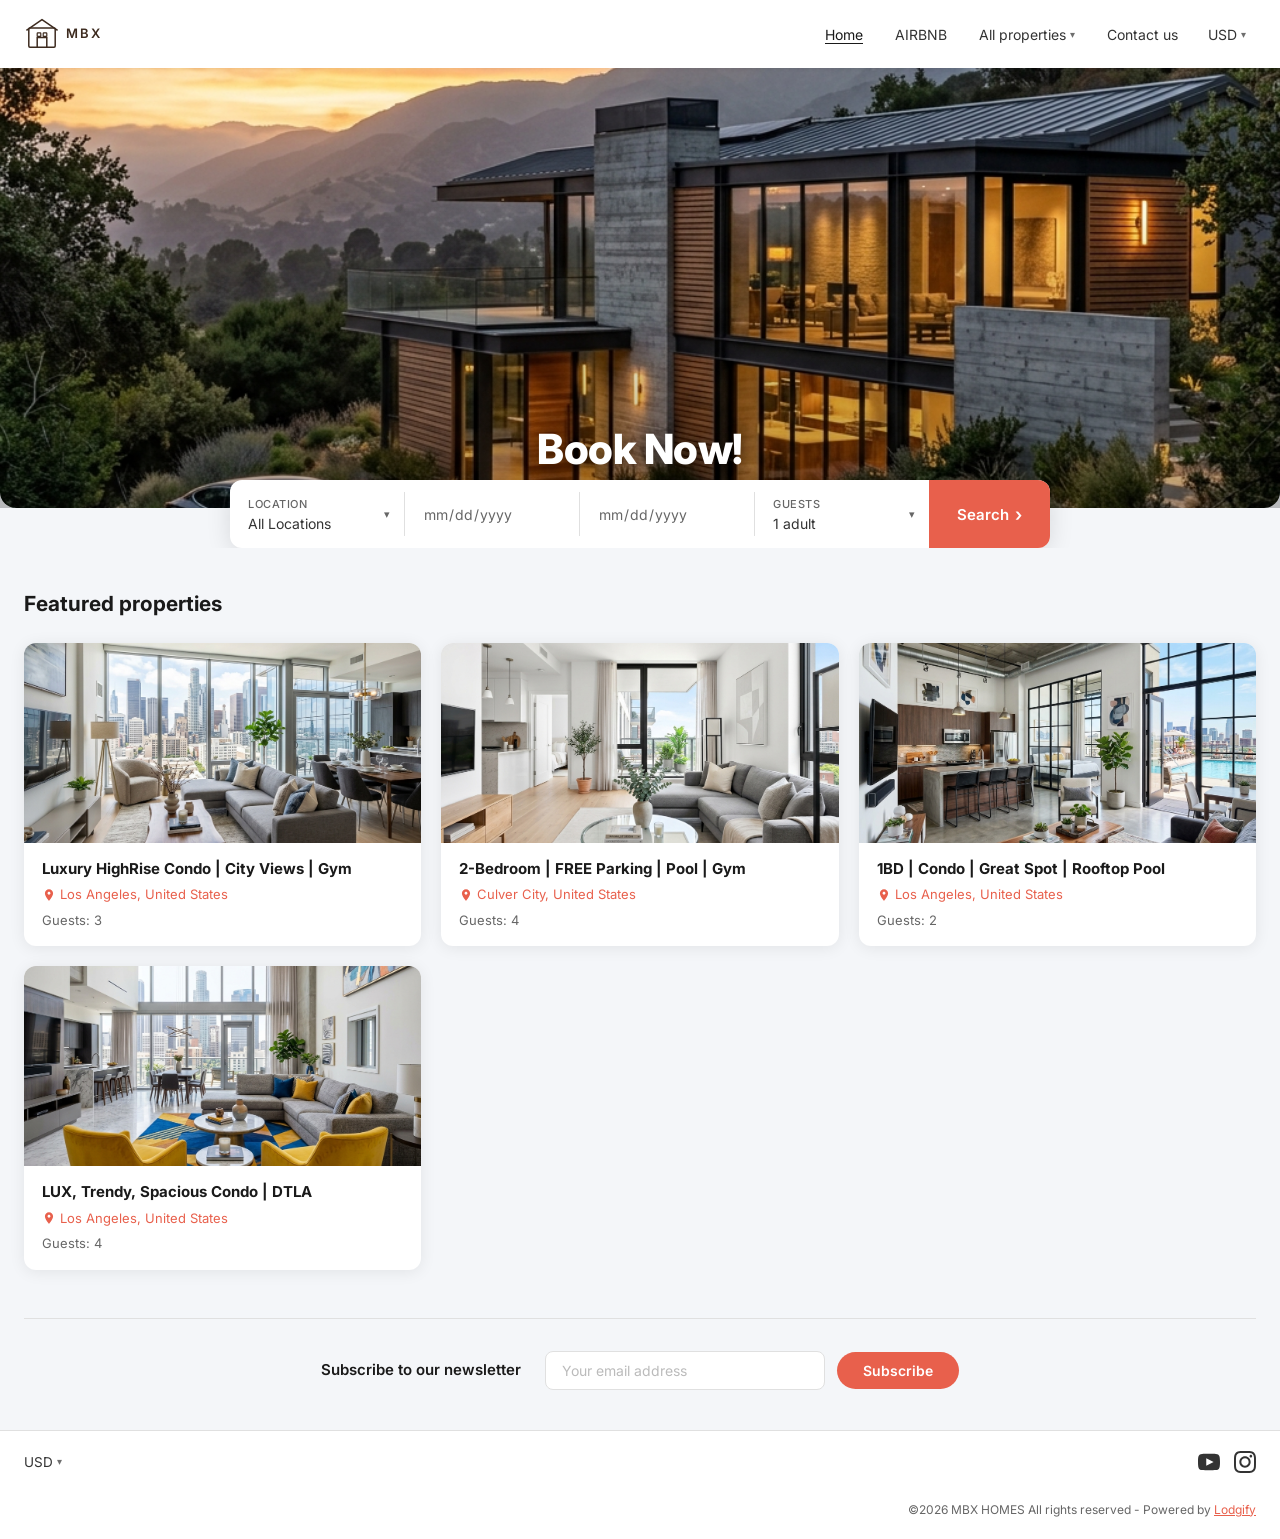
==== index.html @ c5583389 "Initial commit" ====
<!DOCTYPE html>
<html lang="en">
<head>
  <meta charset="UTF-8" />
  <meta name="viewport" content="width=device-width, initial-scale=1.0" />
  <title>MBX Homes - Vacation Rentals in Los Angeles</title>
  <meta name="description" content="Discover luxury vacation rentals and short-term stays in Los Angeles, Culver City, Big Bear and beyond. Book your perfect stay with MBX Homes." />
  <link rel="preconnect" href="https://fonts.googleapis.com" />
  <link rel="preconnect" href="https://fonts.gstatic.com" crossorigin />
  <link href="https://fonts.googleapis.com/css2?family=Inter:wght@300;400;500;600;700&display=swap" rel="stylesheet" />
  <link rel="stylesheet" href="css/style.css" />
</head>
<body>

  <!-- HEADER -->
  <header class="site-header" id="site-header">
    <div class="header-inner">
      <a href="index.html" class="logo" id="logo-link">
        <svg class="logo-icon" xmlns="http://www.w3.org/2000/svg" viewBox="0 0 60 60" width="36" height="36">
          <rect x="8" y="20" width="44" height="32" rx="2" fill="none" stroke="#3d2b1f" stroke-width="2.5"/>
          <polyline points="4,24 30,6 56,24" fill="none" stroke="#3d2b1f" stroke-width="2.5" stroke-linejoin="round"/>
          <path d="M22 52 V36 h16 v16" fill="none" stroke="#3d2b1f" stroke-width="2.5"/>
          <rect x="22" y="28" width="6" height="6" rx="1" fill="none" stroke="#3d2b1f" stroke-width="2"/>
          <rect x="32" y="28" width="6" height="6" rx="1" fill="none" stroke="#3d2b1f" stroke-width="2"/>
        </svg>
        <span class="logo-text">MBX</span>
      </a>
      <nav class="main-nav" id="main-nav">
        <a href="index.html" class="nav-link active" id="nav-home">Home</a>
        <a href="airbnb.html" class="nav-link" id="nav-airbnb">AIRBNB</a>
        <a href="properties.html" class="nav-link nav-dropdown-trigger" id="nav-properties">
          All properties <span class="dropdown-arrow">▾</span>
          <div class="dropdown-menu" id="nav-dropdown">
            <a href="properties.html" class="dropdown-item">All Properties</a>
            <a href="properties.html?type=vacation" class="dropdown-item">Vacation Homes</a>
            <a href="properties.html?type=apartment" class="dropdown-item">Apartments</a>
            <a href="properties.html?location=la" class="dropdown-item">Los Angeles</a>
            <a href="properties.html?location=culver" class="dropdown-item">Culver City</a>
            <a href="properties.html?location=bigbear" class="dropdown-item">Big Bear</a>
          </div>
        </a>
        <a href="contact.html" class="nav-link" id="nav-contact">Contact us</a>
        <div class="currency-selector" id="currency-selector">
          <span>USD</span>
          <span class="dropdown-arrow">▾</span>
          <div class="currency-dropdown">
            <div class="currency-item active">USD - US Dollar</div>
            <div class="currency-item">EUR - Euro</div>
            <div class="currency-item">GBP - British Pound</div>
            <div class="currency-item">CAD - Canadian Dollar</div>
          </div>
        </div>
      </nav>
      <button class="hamburger" id="hamburger-btn" aria-label="Toggle menu">
        <span></span><span></span><span></span>
      </button>
    </div>
  </header>

  <!-- HERO -->
  <section class="hero" id="hero">
    <div class="hero-image-wrapper">
      <img src="images/hero.png" alt="Luxury vacation home exterior" class="hero-img" id="hero-img" />
      <div class="hero-overlay"></div>
      <div class="hero-text" id="hero-text">
        <h1>Book Now!</h1>
      </div>
    </div>
    <!-- Search Bar -->
    <div class="search-bar-wrapper" id="search-bar">
      <form class="search-bar" id="search-form" action="properties.html" method="GET">
        <div class="search-field" id="location-field">
          <label for="location-select">Location</label>
          <select name="location" id="location-select">
            <option value="">All Locations</option>
            <option value="la">Los Angeles, CA</option>
            <option value="culver">Culver City, CA</option>
            <option value="bigbear">Big Bear, CA</option>
            <option value="dtla">Downtown LA, CA</option>
            <option value="venice">Venice Beach, CA</option>
            <option value="sylmar">Sylmar, CA</option>
          </select>
          <span class="select-arrow">▾</span>
        </div>
        <div class="search-divider"></div>
        <div class="search-field date-field" id="checkin-field">
          <input type="date" name="checkin" id="checkin-input" placeholder="Check-in" />
          <label for="checkin-input" class="floating-label">Check-in</label>
        </div>
        <div class="search-divider"></div>
        <div class="search-field date-field" id="checkout-field">
          <input type="date" name="checkout" id="checkout-input" placeholder="Check-out" />
          <label for="checkout-input" class="floating-label">Check-out</label>
        </div>
        <div class="search-divider"></div>
        <div class="search-field" id="guests-field">
          <label for="guests-select">Guests</label>
          <select name="guests" id="guests-select">
            <option value="1">1 adult</option>
            <option value="2">2 adults</option>
            <option value="3">3 adults</option>
            <option value="4">4 adults</option>
            <option value="6">6 adults</option>
            <option value="8">8 adults</option>
          </select>
          <span class="select-arrow">▾</span>
        </div>
        <button type="submit" class="search-btn" id="search-btn">
          Search <span class="search-arrow">›</span>
        </button>
      </form>
    </div>
  </section>

  <!-- FEATURED PROPERTIES -->
  <main class="main-content" id="main-content">
    <section class="featured-section" id="featured-section">
      <h2 class="section-title" id="featured-title">Featured properties</h2>
      <div class="properties-grid" id="properties-grid">

        <a href="property-detail.html?id=1" class="property-card" id="prop-card-1">
          <div class="card-image-wrapper">
            <img src="images/prop1.png" alt="Luxury HighRise Condo" class="card-img" loading="lazy" />
          </div>
          <div class="card-body">
            <h3 class="card-title">Luxury HighRise Condo | City Views | Gym</h3>
            <p class="card-location">
              <svg class="pin-icon" viewBox="0 0 24 24" fill="none" xmlns="http://www.w3.org/2000/svg"><path d="M12 2C8.13 2 5 5.13 5 9c0 5.25 7 13 7 13s7-7.75 7-13c0-3.87-3.13-7-7-7zm0 9.5c-1.38 0-2.5-1.12-2.5-2.5s1.12-2.5 2.5-2.5 2.5 1.12 2.5 2.5-1.12 2.5-2.5 2.5z" fill="#e8604c"/></svg>
              Los Angeles, United States
            </p>
            <p class="card-guests">Guests: 3</p>
          </div>
        </a>

        <a href="property-detail.html?id=2" class="property-card" id="prop-card-2">
          <div class="card-image-wrapper">
            <img src="images/prop2.png" alt="2-Bedroom Condo" class="card-img" loading="lazy" />
          </div>
          <div class="card-body">
            <h3 class="card-title">2-Bedroom | FREE Parking | Pool | Gym</h3>
            <p class="card-location">
              <svg class="pin-icon" viewBox="0 0 24 24" fill="none" xmlns="http://www.w3.org/2000/svg"><path d="M12 2C8.13 2 5 5.13 5 9c0 5.25 7 13 7 13s7-7.75 7-13c0-3.87-3.13-7-7-7zm0 9.5c-1.38 0-2.5-1.12-2.5-2.5s1.12-2.5 2.5-2.5 2.5 1.12 2.5 2.5-1.12 2.5-2.5 2.5z" fill="#e8604c"/></svg>
              Culver City, United States
            </p>
            <p class="card-guests">Guests: 4</p>
          </div>
        </a>

        <a href="property-detail.html?id=3" class="property-card" id="prop-card-3">
          <div class="card-image-wrapper">
            <img src="images/prop3.png" alt="1BD Condo Great Spot" class="card-img" loading="lazy" />
          </div>
          <div class="card-body">
            <h3 class="card-title">1BD | Condo | Great Spot | Rooftop Pool</h3>
            <p class="card-location">
              <svg class="pin-icon" viewBox="0 0 24 24" fill="none" xmlns="http://www.w3.org/2000/svg"><path d="M12 2C8.13 2 5 5.13 5 9c0 5.25 7 13 7 13s7-7.75 7-13c0-3.87-3.13-7-7-7zm0 9.5c-1.38 0-2.5-1.12-2.5-2.5s1.12-2.5 2.5-2.5 2.5 1.12 2.5 2.5-1.12 2.5-2.5 2.5z" fill="#e8604c"/></svg>
              Los Angeles, United States
            </p>
            <p class="card-guests">Guests: 2</p>
          </div>
        </a>

        <a href="property-detail.html?id=4" class="property-card" id="prop-card-4">
          <div class="card-image-wrapper">
            <img src="images/prop4.png" alt="LUX Trendy Spacious Condo" class="card-img" loading="lazy" />
          </div>
          <div class="card-body">
            <h3 class="card-title">LUX, Trendy, Spacious Condo | DTLA</h3>
            <p class="card-location">
              <svg class="pin-icon" viewBox="0 0 24 24" fill="none" xmlns="http://www.w3.org/2000/svg"><path d="M12 2C8.13 2 5 5.13 5 9c0 5.25 7 13 7 13s7-7.75 7-13c0-3.87-3.13-7-7-7zm0 9.5c-1.38 0-2.5-1.12-2.5-2.5s1.12-2.5 2.5-2.5 2.5 1.12 2.5 2.5-1.12 2.5-2.5 2.5z" fill="#e8604c"/></svg>
              Los Angeles, United States
            </p>
            <p class="card-guests">Guests: 4</p>
          </div>
        </a>

      </div>
    </section>

    <!-- NEWSLETTER -->
    <section class="newsletter-section" id="newsletter-section">
      <div class="newsletter-inner">
        <p class="newsletter-label" id="newsletter-label">Subscribe to our newsletter</p>
        <form class="newsletter-form" id="newsletter-form" onsubmit="handleNewsletter(event)">
          <input type="email" id="newsletter-email" name="email" class="newsletter-input" placeholder="Your email address" required />
          <button type="submit" class="newsletter-btn" id="newsletter-btn">Subscribe</button>
        </form>
      </div>
    </section>
  </main>

  <!-- FOOTER -->
  <footer class="site-footer" id="site-footer">
    <div class="footer-inner">
      <div class="footer-left">
        <div class="currency-footer" id="currency-footer">
          <span>USD</span> <span class="dropdown-arrow">▾</span>
        </div>
      </div>
      <div class="footer-social" id="footer-social">
        <a href="https://www.youtube.com/@mbxhomes" target="_blank" rel="noopener" class="social-link" id="social-youtube" aria-label="YouTube">
          <svg xmlns="http://www.w3.org/2000/svg" viewBox="0 0 24 24" width="22" height="22" fill="currentColor"><path d="M19.615 3.184c-3.604-.246-11.631-.245-15.23 0-3.897.266-4.356 2.62-4.385 8.816.029 6.185.484 8.549 4.385 8.816 3.6.245 11.626.246 15.23 0 3.897-.266 4.356-2.62 4.385-8.816-.029-6.185-.484-8.549-4.385-8.816zm-10.615 12.816v-8l8 3.993-8 4.007z"/></svg>
        </a>
        <a href="https://www.instagram.com/mbxhomes" target="_blank" rel="noopener" class="social-link" id="social-instagram" aria-label="Instagram">
          <svg xmlns="http://www.w3.org/2000/svg" viewBox="0 0 24 24" width="22" height="22" fill="currentColor"><path d="M12 2.163c3.204 0 3.584.012 4.85.07 3.252.148 4.771 1.691 4.919 4.919.058 1.265.069 1.645.069 4.849 0 3.205-.012 3.584-.069 4.849-.149 3.225-1.664 4.771-4.919 4.919-1.266.058-1.644.07-4.85.07-3.204 0-3.584-.012-4.849-.07-3.26-.149-4.771-1.699-4.919-4.92-.058-1.265-.07-1.644-.07-4.849 0-3.204.013-3.583.07-4.849.149-3.227 1.664-4.771 4.919-4.919 1.266-.057 1.645-.069 4.849-.069zm0-2.163c-3.259 0-3.667.014-4.947.072-4.358.2-6.78 2.618-6.98 6.98-.059 1.281-.073 1.689-.073 4.948 0 3.259.014 3.668.072 4.948.2 4.358 2.618 6.78 6.98 6.98 1.281.058 1.689.072 4.948.072 3.259 0 3.668-.014 4.948-.072 4.354-.2 6.782-2.618 6.979-6.98.059-1.28.073-1.689.073-4.948 0-3.259-.014-3.667-.072-4.947-.196-4.354-2.617-6.78-6.979-6.98-1.281-.059-1.69-.073-4.949-.073zm0 5.838c-3.403 0-6.162 2.759-6.162 6.162s2.759 6.163 6.162 6.163 6.162-2.759 6.162-6.163c0-3.403-2.759-6.162-6.162-6.162zm0 10.162c-2.209 0-4-1.79-4-4 0-2.209 1.791-4 4-4s4 1.791 4 4c0 2.21-1.791 4-4 4zm6.406-11.845c-.796 0-1.441.645-1.441 1.44s.645 1.44 1.441 1.44c.795 0 1.439-.645 1.439-1.44s-.644-1.44-1.439-1.44z"/></svg>
        </a>
      </div>
    </div>
    <div class="footer-copyright" id="footer-copyright">
      <p>©2026 MBX HOMES All rights reserved - Powered by <a href="https://www.lodgify.com" target="_blank" rel="noopener" class="lodgify-link">Lodgify</a></p>
    </div>
  </footer>

  <script src="js/main.js"></script>
</body>
</html>
---- css/style.css ----
/* ===========================
   MBX HOMES - Main Stylesheet
   =========================== */

*, *::before, *::after {
  box-sizing: border-box;
  margin: 0;
  padding: 0;
}

:root {
  --color-primary: #e8604c;
  --color-primary-hover: #d4503c;
  --color-dark: #1a1a1a;
  --color-text: #333;
  --color-text-light: #666;
  --color-border: #e0e0e0;
  --color-bg: #f4f6f9;
  --color-bg-light: #f8f9fb;
  --color-white: #fff;
  --color-logo: #3d2b1f;
  --color-link: #e8604c;
  --color-location: #e8604c;
  --font-main: 'Inter', -apple-system, BlinkMacSystemFont, 'Segoe UI', sans-serif;
  --shadow-card: 0 2px 16px rgba(0,0,0,0.08);
  --shadow-card-hover: 0 8px 32px rgba(0,0,0,0.14);
  --shadow-header: 0 1px 4px rgba(0,0,0,0.06);
  --border-radius-card: 12px;
  --border-radius-btn: 8px;
  --transition: 0.2s ease;
}

html {
  scroll-behavior: smooth;
}

body {
  font-family: var(--font-main);
  color: var(--color-text);
  background: var(--color-bg);
  min-height: 100vh;
  font-size: 15px;
  line-height: 1.5;
}

a {
  color: inherit;
  text-decoration: none;
}

img {
  max-width: 100%;
  display: block;
}

/* ==========================
   HEADER
   ========================== */
.site-header {
  background: var(--color-white);
  box-shadow: var(--shadow-header);
  position: sticky;
  top: 0;
  z-index: 1000;
  height: 68px;
}

.header-inner {
  max-width: 1280px;
  margin: 0 auto;
  padding: 0 24px;
  height: 100%;
  display: flex;
  align-items: center;
  justify-content: space-between;
  gap: 24px;
}

/* LOGO */
.logo {
  display: flex;
  align-items: center;
  gap: 6px;
  flex-shrink: 0;
  text-decoration: none;
}

.logo-icon {
  display: block;
}

.logo-text {
  font-family: var(--font-main);
  font-size: 13px;
  font-weight: 600;
  letter-spacing: 2px;
  color: var(--color-logo);
  text-transform: uppercase;
}

/* NAV */
.main-nav {
  display: flex;
  align-items: center;
  gap: 8px;
  margin-left: auto;
}

.nav-link {
  font-size: 14px;
  font-weight: 400;
  color: var(--color-text);
  padding: 6px 12px;
  border-radius: 4px;
  transition: color var(--transition);
  position: relative;
  cursor: pointer;
  white-space: nowrap;
}

.nav-link:hover,
.nav-link.active {
  color: var(--color-dark);
}

.nav-link.active {
  text-decoration: underline;
  text-underline-offset: 3px;
}

.nav-dropdown-trigger {
  display: flex;
  align-items: center;
  gap: 4px;
}

.dropdown-arrow {
  font-size: 10px;
  opacity: 0.7;
}

/* DROPDOWN */
.dropdown-menu {
  position: absolute;
  top: calc(100% + 8px);
  left: 0;
  background: var(--color-white);
  border: 1px solid var(--color-border);
  border-radius: 8px;
  box-shadow: 0 8px 32px rgba(0,0,0,0.12);
  padding: 8px 0;
  min-width: 180px;
  opacity: 0;
  pointer-events: none;
  transform: translateY(-8px);
  transition: opacity 0.15s, transform 0.15s;
  z-index: 200;
}

.nav-dropdown-trigger:hover .dropdown-menu,
.nav-dropdown-trigger:focus-within .dropdown-menu {
  opacity: 1;
  pointer-events: auto;
  transform: translateY(0);
}

.dropdown-item {
  display: block;
  padding: 9px 18px;
  font-size: 13.5px;
  color: var(--color-text);
  transition: background var(--transition), color var(--transition);
}

.dropdown-item:hover {
  background: var(--color-bg);
  color: var(--color-primary);
}

/* CURRENCY */
.currency-selector {
  position: relative;
  display: flex;
  align-items: center;
  gap: 4px;
  font-size: 14px;
  font-weight: 400;
  padding: 6px 10px;
  cursor: pointer;
  border-radius: 4px;
  color: var(--color-text);
  transition: color var(--transition);
  user-select: none;
}

.currency-selector:hover {
  color: var(--color-dark);
}

.currency-dropdown {
  position: absolute;
  top: calc(100% + 8px);
  right: 0;
  background: var(--color-white);
  border: 1px solid var(--color-border);
  border-radius: 8px;
  box-shadow: 0 8px 32px rgba(0,0,0,0.12);
  padding: 8px 0;
  min-width: 180px;
  opacity: 0;
  pointer-events: none;
  transform: translateY(-8px);
  transition: opacity 0.15s, transform 0.15s;
  z-index: 200;
}

.currency-selector:hover .currency-dropdown {
  opacity: 1;
  pointer-events: auto;
  transform: translateY(0);
}

.currency-item {
  padding: 9px 18px;
  font-size: 13.5px;
  color: var(--color-text);
  cursor: pointer;
  transition: background var(--transition), color var(--transition);
}

.currency-item:hover,
.currency-item.active {
  background: var(--color-bg);
  color: var(--color-primary);
}

/* HAMBURGER */
.hamburger {
  display: none;
  flex-direction: column;
  gap: 5px;
  background: none;
  border: none;
  cursor: pointer;
  padding: 4px;
}

.hamburger span {
  display: block;
  width: 24px;
  height: 2px;
  background: var(--color-text);
  border-radius: 2px;
  transition: transform 0.3s, opacity 0.3s;
}

/* ==========================
   HERO SECTION
   ========================== */
.hero {
  position: relative;
  width: 100%;
  overflow: hidden;
  background: var(--color-bg);
}

.hero-image-wrapper {
  position: relative;
  width: 100%;
  height: 440px;
  overflow: hidden;
}

.hero-img {
  width: 100%;
  height: 100%;
  object-fit: cover;
  object-position: center 40%;
  display: block;
  border-radius: 0 0 16px 16px;
}

.hero-overlay {
  position: absolute;
  inset: 0;
  background: linear-gradient(
    to bottom,
    rgba(0,0,0,0) 30%,
    rgba(0,0,0,0.25) 100%
  );
  pointer-events: none;
}

.hero-text {
  position: absolute;
  bottom: 28px;
  left: 50%;
  transform: translateX(-50%);
  text-align: center;
  color: var(--color-white);
  pointer-events: none;
  z-index: 2;
}

.hero-text h1 {
  font-size: 2.6rem;
  font-weight: 800;
  letter-spacing: -0.5px;
  text-shadow: 0 2px 12px rgba(0,0,0,0.4);
  white-space: nowrap;
}

/* SEARCH BAR */
.search-bar-wrapper {
  display: flex;
  justify-content: center;
  padding: 0 16px;
  margin-top: -28px;
  position: relative;
  z-index: 10;
}

.search-bar {
  display: flex;
  align-items: stretch;
  background: var(--color-white);
  border-radius: 12px;
  box-shadow: 0 4px 24px rgba(0,0,0,0.12);
  overflow: hidden;
  width: 100%;
  max-width: 820px;
  height: 68px;
}

.search-field {
  flex: 1;
  display: flex;
  flex-direction: column;
  justify-content: center;
  padding: 8px 18px;
  position: relative;
  min-width: 0;
}

.search-field label {
  font-size: 11px;
  color: var(--color-text-light);
  font-weight: 500;
  text-transform: uppercase;
  letter-spacing: 0.5px;
  margin-bottom: 2px;
}

.search-field select,
.search-field input[type="date"] {
  border: none;
  outline: none;
  font-size: 14px;
  color: var(--color-text);
  font-family: var(--font-main);
  background: transparent;
  appearance: none;
  cursor: pointer;
  width: 100%;
  padding: 0;
}

.search-field select::-ms-expand {
  display: none;
}

.select-arrow {
  position: absolute;
  right: 14px;
  top: 50%;
  transform: translateY(-50%);
  font-size: 11px;
  color: var(--color-text-light);
  pointer-events: none;
}

.date-field {
  position: relative;
}

.date-field input[type="date"] {
  color: var(--color-text-light);
}

.date-field input[type="date"]::-webkit-calendar-picker-indicator {
  opacity: 0;
  position: absolute;
  right: 0;
  width: 100%;
  height: 100%;
  cursor: pointer;
}

.floating-label {
  font-size: 14px;
  color: var(--color-text-light) !important;
  font-weight: 400 !important;
  margin-bottom: 0 !important;
  position: absolute;
  top: 50%;
  left: 18px;
  transform: translateY(-50%);
  pointer-events: none;
  transition: 0.15s;
  text-transform: none !important;
  letter-spacing: 0 !important;
}

.date-field input[type="date"]:not(:placeholder-shown) + .floating-label,
.date-field input[type="date"]:focus + .floating-label,
.date-field input[type="date"][value]:not([value=""]) + .floating-label {
  display: none;
}

.search-divider {
  width: 1px;
  background: var(--color-border);
  margin: 12px 0;
  flex-shrink: 0;
}

.search-btn {
  background: var(--color-primary);
  color: var(--color-white);
  border: none;
  padding: 0 28px;
  font-size: 15px;
  font-weight: 600;
  cursor: pointer;
  display: flex;
  align-items: center;
  gap: 6px;
  transition: background var(--transition);
  font-family: var(--font-main);
  flex-shrink: 0;
  min-width: 100px;
}

.search-btn:hover {
  background: var(--color-primary-hover);
}

.search-arrow {
  font-size: 18px;
}

/* ==========================
   MAIN CONTENT
   ========================== */
.main-content {
  max-width: 1280px;
  margin: 0 auto;
  padding: 40px 24px 0;
}

/* ==========================
   FEATURED SECTION
   ========================== */
.featured-section {
  margin-bottom: 48px;
}

.section-title {
  font-size: 1.3rem;
  font-weight: 700;
  color: var(--color-dark);
  margin-bottom: 24px;
}

/* PROPERTIES GRID */
.properties-grid {
  display: grid;
  grid-template-columns: repeat(3, 1fr);
  gap: 20px;
}

/* PROPERTY CARD */
.property-card {
  background: var(--color-white);
  border-radius: var(--border-radius-card);
  overflow: hidden;
  box-shadow: var(--shadow-card);
  transition: box-shadow var(--transition), transform var(--transition);
  display: flex;
  flex-direction: column;
  text-decoration: none;
  color: inherit;
}

.property-card:hover {
  box-shadow: var(--shadow-card-hover);
  transform: translateY(-2px);
}

.card-image-wrapper {
  width: 100%;
  height: 200px;
  overflow: hidden;
  flex-shrink: 0;
}

.card-img {
  width: 100%;
  height: 100%;
  object-fit: cover;
  transition: transform 0.4s ease;
}

.property-card:hover .card-img {
  transform: scale(1.04);
}

.card-body {
  padding: 16px 18px;
  display: flex;
  flex-direction: column;
  gap: 6px;
}

.card-title {
  font-size: 15px;
  font-weight: 700;
  color: var(--color-dark);
  line-height: 1.35;
  display: -webkit-box;
  -webkit-line-clamp: 1;
  -webkit-box-orient: vertical;
  overflow: hidden;
}

.card-location {
  display: flex;
  align-items: center;
  gap: 4px;
  font-size: 13px;
  color: var(--color-location);
  font-weight: 400;
}

.pin-icon {
  width: 14px;
  height: 14px;
  flex-shrink: 0;
}

.card-guests {
  font-size: 13px;
  color: var(--color-text-light);
}

.card-meta {
  font-size: 12.5px;
  color: var(--color-text-light);
  margin-bottom: 2px;
}

.card-amenities {
  font-size: 12px;
  color: var(--color-text-light);
  opacity: 0.8;
}

/* ==========================
   NEWSLETTER
   ========================== */
.newsletter-section {
  border-top: 1px solid var(--color-border);
  padding: 32px 0 40px;
  margin-top: 24px;
}

.newsletter-inner {
  display: flex;
  align-items: center;
  justify-content: center;
  gap: 24px;
  flex-wrap: wrap;
}

.newsletter-label {
  font-size: 15px;
  font-weight: 600;
  color: var(--color-dark);
  white-space: nowrap;
}

.newsletter-form {
  display: flex;
  gap: 12px;
  align-items: center;
  flex-wrap: wrap;
}

.newsletter-input {
  border: 1.5px solid var(--color-border);
  border-radius: 8px;
  padding: 10px 16px;
  font-size: 14px;
  font-family: var(--font-main);
  color: var(--color-text);
  outline: none;
  width: 280px;
  transition: border-color var(--transition);
  background: var(--color-white);
}

.newsletter-input:focus {
  border-color: var(--color-primary);
}

.newsletter-input::placeholder {
  color: #bbb;
}

.newsletter-btn {
  background: var(--color-primary);
  color: var(--color-white);
  border: none;
  border-radius: 24px;
  padding: 10px 26px;
  font-size: 14px;
  font-weight: 600;
  cursor: pointer;
  font-family: var(--font-main);
  transition: background var(--transition);
  white-space: nowrap;
}

.newsletter-btn:hover {
  background: var(--color-primary-hover);
}

/* ==========================
   FOOTER
   ========================== */
.site-footer {
  background: var(--color-white);
  border-top: 1px solid var(--color-border);
  margin-top: 0;
}

.footer-inner {
  max-width: 1280px;
  margin: 0 auto;
  padding: 20px 24px 16px;
  display: flex;
  align-items: center;
  justify-content: space-between;
}

.currency-footer {
  display: flex;
  align-items: center;
  gap: 4px;
  font-size: 13.5px;
  color: var(--color-text);
  cursor: pointer;
}

.footer-social {
  display: flex;
  align-items: center;
  gap: 14px;
}

.social-link {
  color: var(--color-text);
  transition: color var(--transition);
  display: flex;
  align-items: center;
}

.social-link:hover {
  color: var(--color-primary);
}

.footer-copyright {
  max-width: 1280px;
  margin: 0 auto;
  padding: 12px 24px 20px;
  text-align: right;
  font-size: 12px;
  color: var(--color-text-light);
}

.footer-copyright p {
  display: inline;
}

.lodgify-link {
  color: var(--color-primary);
  text-decoration: underline;
}

.lodgify-link:hover {
  color: var(--color-primary-hover);
}

/* ==========================
   TOAST NOTIFICATION
   ========================== */
.toast {
  position: fixed;
  bottom: 32px;
  left: 50%;
  transform: translateX(-50%) translateY(80px);
  background: #333;
  color: #fff;
  padding: 12px 28px;
  border-radius: 24px;
  font-size: 14px;
  font-weight: 500;
  box-shadow: 0 4px 20px rgba(0,0,0,0.2);
  z-index: 9999;
  transition: transform 0.3s ease, opacity 0.3s ease;
  opacity: 0;
  pointer-events: none;
  white-space: nowrap;
}

.toast.show {
  transform: translateX(-50%) translateY(0);
  opacity: 1;
}

/* ==========================
   PROPERTIES PAGE
   ========================== */
.properties-page-layout {
  display: flex;
  gap: 0;
  min-height: calc(100vh - 68px);
}

.properties-sidebar {
  width: 50%;
  padding: 24px;
  overflow-y: auto;
  max-height: calc(100vh - 68px);
  position: sticky;
  top: 68px;
}

.properties-map-panel {
  width: 50%;
  position: sticky;
  top: 68px;
  height: calc(100vh - 68px);
  background: #e8eaf0;
  overflow: hidden;
}

.map-embed {
  width: 100%;
  height: 100%;
  border: none;
}

/* Filters bar */
.filters-bar {
  display: flex;
  gap: 12px;
  flex-wrap: wrap;
  align-items: center;
  background: var(--color-white);
  padding: 16px 24px;
  border-bottom: 1px solid var(--color-border);
}

.filter-search-bar {
  display: flex;
  align-items: stretch;
  background: var(--color-white);
  border: 1.5px solid var(--color-border);
  border-radius: 8px;
  overflow: hidden;
  height: 46px;
  max-width: 100%;
  flex: 1;
  min-width: 0;
}

.filter-field {
  flex: 1;
  display: flex;
  align-items: center;
  padding: 0 14px;
  gap: 8px;
  border-right: 1px solid var(--color-border);
  min-width: 0;
}

.filter-field:last-of-type {
  border-right: none;
}

.filter-field select,
.filter-field input {
  border: none;
  outline: none;
  font-size: 14px;
  color: var(--color-text);
  font-family: var(--font-main);
  background: transparent;
  appearance: none;
  cursor: pointer;
  width: 100%;
}

.filter-search-btn {
  background: var(--color-primary);
  color: var(--color-white);
  border: none;
  padding: 0 20px;
  font-size: 14px;
  font-weight: 600;
  cursor: pointer;
  font-family: var(--font-main);
  transition: background var(--transition);
  display: flex;
  align-items: center;
  gap: 8px;
  flex-shrink: 0;
}

.filter-search-btn:hover {
  background: var(--color-primary-hover);
}

.more-filters-btn {
  background: none;
  border: none;
  color: var(--color-primary);
  font-size: 13.5px;
  font-weight: 500;
  cursor: pointer;
  font-family: var(--font-main);
  display: flex;
  align-items: center;
  gap: 6px;
  padding: 4px 0;
}

/* Results header */
.results-header {
  display: flex;
  align-items: center;
  justify-content: space-between;
  padding: 16px 24px 12px;
  background: var(--color-bg-light);
}

.results-count {
  font-size: 15px;
  font-weight: 700;
  color: var(--color-dark);
}

.sort-dropdown {
  display: flex;
  align-items: center;
  gap: 8px;
}

.sort-btn {
  background: var(--color-primary);
  color: var(--color-white);
  border: none;
  border-radius: 20px;
  padding: 7px 16px;
  font-size: 13px;
  font-weight: 600;
  cursor: pointer;
  font-family: var(--font-main);
  display: flex;
  align-items: center;
  gap: 6px;
}

/* Properties list grid in sidebar */
.properties-list-grid {
  display: grid;
  grid-template-columns: repeat(3, 1fr);
  gap: 16px;
  padding: 16px 24px;
  background: var(--color-bg-light);
}

/* ==========================
   PROPERTY DETAIL PAGE
   ========================== */
.property-hero {
  position: relative;
  height: 440px;
  overflow: hidden;
  cursor: pointer;
}

.property-hero-img {
  width: 100%;
  height: 100%;
  object-fit: cover;
}

.view-more-pics-btn {
  position: absolute;
  bottom: 24px;
  right: 32px;
  background: var(--color-white);
  color: var(--color-dark);
  border: none;
  border-radius: 24px;
  padding: 10px 20px;
  font-size: 13px;
  font-weight: 600;
  cursor: pointer;
  font-family: var(--font-main);
  display: flex;
  align-items: center;
  gap: 8px;
  box-shadow: 0 2px 12px rgba(0,0,0,0.15);
  transition: box-shadow var(--transition);
}

.view-more-pics-btn:hover {
  box-shadow: 0 4px 20px rgba(0,0,0,0.2);
}

/* Sticky booking bar at bottom */
.booking-sticky-bar {
  position: fixed;
  bottom: 0;
  left: 0;
  right: 0;
  background: var(--color-white);
  border-top: 1px solid var(--color-border);
  padding: 12px 32px;
  z-index: 500;
  display: flex;
  align-items: center;
  gap: 20px;
}

.booking-sticky-info {
  flex: 1;
}

.booking-sticky-title {
  font-size: 15px;
  font-weight: 700;
  color: var(--color-dark);
}

.booking-sticky-location {
  display: flex;
  align-items: center;
  gap: 4px;
  font-size: 12.5px;
  color: var(--color-text-light);
  margin-top: 2px;
}

.booking-sticky-fields {
  display: flex;
  align-items: center;
  gap: 0;
  border: 1.5px solid var(--color-border);
  border-radius: 8px;
  overflow: hidden;
}

.sticky-field {
  display: flex;
  align-items: center;
  padding: 8px 16px;
  border-right: 1px solid var(--color-border);
  min-width: 130px;
}

.sticky-field:last-of-type {
  border-right: none;
}

.sticky-field input,
.sticky-field select {
  border: none;
  outline: none;
  font-size: 14px;
  font-family: var(--font-main);
  color: var(--color-text-light);
  background: transparent;
  appearance: none;
  cursor: pointer;
  width: 100%;
}

.book-now-btn {
  background: var(--color-primary);
  color: var(--color-white);
  border: none;
  border-radius: 24px;
  padding: 11px 28px;
  font-size: 15px;
  font-weight: 700;
  cursor: pointer;
  font-family: var(--font-main);
  transition: background var(--transition);
  white-space: nowrap;
}

.book-now-btn:hover {
  background: var(--color-primary-hover);
}

/* Property detail tabs */
.property-tabs-bar {
  background: var(--color-white);
  border-bottom: 1px solid var(--color-border);
  padding: 0 32px;
  display: flex;
  gap: 0;
  position: sticky;
  top: 68px;
  z-index: 100;
}

.property-tab {
  padding: 16px 20px;
  font-size: 14px;
  font-weight: 500;
  color: var(--color-text-light);
  cursor: pointer;
  border-bottom: 2px solid transparent;
  transition: color var(--transition), border-color var(--transition);
  text-decoration: none;
  display: inline-flex;
}

.property-tab:hover,
.property-tab.active {
  color: var(--color-primary);
  border-bottom-color: var(--color-primary);
}

/* Property content */
.property-content {
  max-width: 1280px;
  margin: 0 auto;
  padding: 32px 32px 140px;
}

.property-type-badge {
  font-size: 13px;
  color: var(--color-text-light);
  margin-bottom: 8px;
}

.property-title-h1 {
  font-size: 2rem;
  font-weight: 800;
  color: var(--color-dark);
  line-height: 1.2;
  margin-bottom: 16px;
}

.property-stats {
  display: flex;
  gap: 28px;
  flex-wrap: wrap;
  margin-bottom: 20px;
}

.property-stat {
  display: flex;
  align-items: center;
  gap: 8px;
  font-size: 14px;
  color: var(--color-text-light);
}

.property-stat svg {
  width: 20px;
  height: 20px;
  color: var(--color-text-light);
}

.property-description {
  font-size: 14.5px;
  line-height: 1.7;
  color: var(--color-text);
  max-width: 800px;
  margin-bottom: 24px;
}

.highlights-label {
  font-size: 15px;
  font-weight: 700;
  margin-bottom: 12px;
  color: var(--color-dark);
}

.highlights-list {
  display: flex;
  gap: 10px;
  flex-wrap: wrap;
  margin-bottom: 32px;
}

.highlight-badge {
  display: inline-flex;
  align-items: center;
  gap: 6px;
  border: 1.5px solid var(--color-border);
  border-radius: 20px;
  padding: 7px 14px;
  font-size: 13px;
  color: var(--color-text);
}

.pictures-section {
  margin-top: 32px;
}

.pictures-title {
  font-size: 1.2rem;
  font-weight: 700;
  margin-bottom: 16px;
  color: var(--color-dark);
}

.pictures-grid {
  display: grid;
  grid-template-columns: repeat(3, 1fr);
  gap: 12px;
}

.pic-item {
  border-radius: 8px;
  overflow: hidden;
  aspect-ratio: 4/3;
}

.pic-item img {
  width: 100%;
  height: 100%;
  object-fit: cover;
  transition: transform 0.3s;
  cursor: pointer;
}

.pic-item img:hover {
  transform: scale(1.04);
}

/* ==========================
   CONTACT PAGE
   ========================== */
.contact-page {
  min-height: calc(100vh - 68px);
  display: flex;
  align-items: flex-start;
  justify-content: center;
  padding: 60px 24px 100px;
  background: var(--color-bg);
}

.contact-form-box {
  background: var(--color-white);
  border-radius: 16px;
  box-shadow: 0 4px 32px rgba(0,0,0,0.07);
  padding: 40px 48px;
  width: 100%;
  max-width: 560px;
}

.contact-form-title {
  font-size: 1.4rem;
  font-weight: 800;
  color: var(--color-dark);
  margin-bottom: 28px;
}

.form-row {
  display: flex;
  gap: 14px;
  margin-bottom: 16px;
}

.form-group {
  flex: 1;
  display: flex;
  flex-direction: column;
  gap: 6px;
  margin-bottom: 16px;
}

.form-group label {
  font-size: 12px;
  color: var(--color-text-light);
  font-weight: 500;
}

.form-control {
  border: 1.5px solid var(--color-border);
  border-radius: 8px;
  padding: 11px 14px;
  font-size: 14px;
  font-family: var(--font-main);
  color: var(--color-text);
  outline: none;
  width: 100%;
  background: var(--color-white);
  transition: border-color var(--transition);
}

.form-control:focus {
  border-color: var(--color-primary);
}

.form-control::placeholder {
  color: #bbb;
}

.form-control.textarea {
  min-height: 100px;
  resize: vertical;
}

.phone-field {
  display: flex;
  gap: 0;
  border: 1.5px solid var(--color-border);
  border-radius: 8px;
  overflow: hidden;
  transition: border-color var(--transition);
}

.phone-field:focus-within {
  border-color: var(--color-primary);
}

.phone-country {
  padding: 11px 12px;
  border: none;
  border-right: 1px solid var(--color-border);
  background: var(--color-bg);
  font-size: 13px;
  font-family: var(--font-main);
  color: var(--color-text);
  outline: none;
  cursor: pointer;
  appearance: none;
  min-width: 72px;
}

.phone-input {
  border: none;
  outline: none;
  flex: 1;
  padding: 11px 14px;
  font-size: 14px;
  font-family: var(--font-main);
  color: var(--color-text);
  background: transparent;
}

.date-range-field {
  display: flex;
  align-items: center;
  border: 1.5px solid var(--color-border);
  border-radius: 8px;
  overflow: hidden;
  transition: border-color var(--transition);
  padding: 0 14px;
}

.date-range-field:focus-within {
  border-color: var(--color-primary);
}

.date-range-field input {
  border: none;
  outline: none;
  flex: 1;
  padding: 11px 0;
  font-size: 14px;
  font-family: var(--font-main);
  color: var(--color-text-light);
  background: transparent;
}

.date-range-arrow {
  color: var(--color-text-light);
  margin: 0 8px;
}

.recaptcha-text {
  font-size: 12px;
  color: var(--color-text-light);
  line-height: 1.5;
  margin-top: 4px;
}

.recaptcha-text a {
  color: var(--color-primary);
}

.send-btn {
  background: var(--color-primary);
  color: var(--color-white);
  border: none;
  border-radius: 24px;
  padding: 12px 36px;
  font-size: 15px;
  font-weight: 700;
  cursor: pointer;
  font-family: var(--font-main);
  transition: background var(--transition);
  margin-top: 12px;
  float: right;
}

.send-btn:hover {
  background: var(--color-primary-hover);
}

/* ==========================
   AIRBNB PAGE
   ========================== */
.airbnb-page {
  max-width: 1280px;
  margin: 0 auto;
  padding: 60px 24px;
}

.airbnb-profile-link {
  display: inline-block;
  color: var(--color-primary);
  font-size: 15px;
  font-weight: 700;
  text-decoration: underline;
  letter-spacing: 1px;
  text-transform: uppercase;
  margin-bottom: 12px;
}

.airbnb-subtitle {
  font-size: 14px;
  color: var(--color-text-light);
  margin-bottom: 32px;
}

/* ==========================
   LIGHTBOX
   ========================== */
.lightbox {
  display: none;
  position: fixed;
  inset: 0;
  background: rgba(0,0,0,0.9);
  z-index: 9998;
  align-items: center;
  justify-content: center;
}

.lightbox.open {
  display: flex;
}

.lightbox-img {
  max-width: 90vw;
  max-height: 88vh;
  border-radius: 8px;
  object-fit: contain;
}

.lightbox-close {
  position: absolute;
  top: 20px;
  right: 28px;
  background: none;
  border: none;
  color: #fff;
  font-size: 32px;
  cursor: pointer;
  line-height: 1;
  padding: 4px;
}

.lightbox-prev,
.lightbox-next {
  position: absolute;
  top: 50%;
  transform: translateY(-50%);
  background: rgba(255,255,255,0.15);
  border: none;
  color: #fff;
  font-size: 28px;
  width: 48px;
  height: 48px;
  border-radius: 50%;
  cursor: pointer;
  display: flex;
  align-items: center;
  justify-content: center;
  transition: background 0.2s;
}

.lightbox-prev { left: 20px; }
.lightbox-next { right: 20px; }

.lightbox-prev:hover,
.lightbox-next:hover {
  background: rgba(255,255,255,0.3);
}

/* ==========================
   RESPONSIVE
   ========================== */
@media (max-width: 1024px) {
  .properties-grid {
    grid-template-columns: repeat(2, 1fr);
  }

  .properties-list-grid {
    grid-template-columns: repeat(2, 1fr);
  }

  .properties-sidebar {
    width: 60%;
  }

  .properties-map-panel {
    width: 40%;
  }
}

@media (max-width: 768px) {
  .hamburger {
    display: flex;
  }

  .main-nav {
    display: none;
    position: absolute;
    top: 68px;
    left: 0;
    right: 0;
    background: var(--color-white);
    flex-direction: column;
    align-items: flex-start;
    padding: 16px 24px;
    gap: 4px;
    box-shadow: 0 8px 24px rgba(0,0,0,0.1);
    z-index: 999;
  }

  .main-nav.open {
    display: flex;
  }

  .nav-link {
    width: 100%;
    padding: 12px 0;
    border-bottom: 1px solid var(--color-border);
  }

  .currency-selector {
    padding: 12px 0;
  }

  .hero-image-wrapper {
    height: 280px;
  }

  .hero-text h1 {
    font-size: 1.8rem;
  }

  .search-bar {
    flex-direction: column;
    height: auto;
    border-radius: 12px;
  }

  .search-field {
    border-bottom: 1px solid var(--color-border);
    padding: 12px 16px;
  }

  .search-divider {
    display: none;
  }

  .search-btn {
    padding: 16px 24px;
    justify-content: center;
  }

  .properties-grid {
    grid-template-columns: 1fr;
  }

  .properties-page-layout {
    flex-direction: column;
  }

  .properties-sidebar,
  .properties-map-panel {
    width: 100%;
    position: static;
    height: auto;
    max-height: none;
  }

  .properties-map-panel {
    height: 300px;
  }

  .properties-list-grid {
    grid-template-columns: 1fr;
  }

  .pictures-grid {
    grid-template-columns: repeat(2, 1fr);
  }

  .contact-form-box {
    padding: 24px 20px;
  }

  .form-row {
    flex-direction: column;
  }

  .booking-sticky-bar {
    flex-wrap: wrap;
    gap: 12px;
    padding: 12px 16px;
  }

  .booking-sticky-fields {
    width: 100%;
  }

  .footer-copyright {
    text-align: center;
  }
}
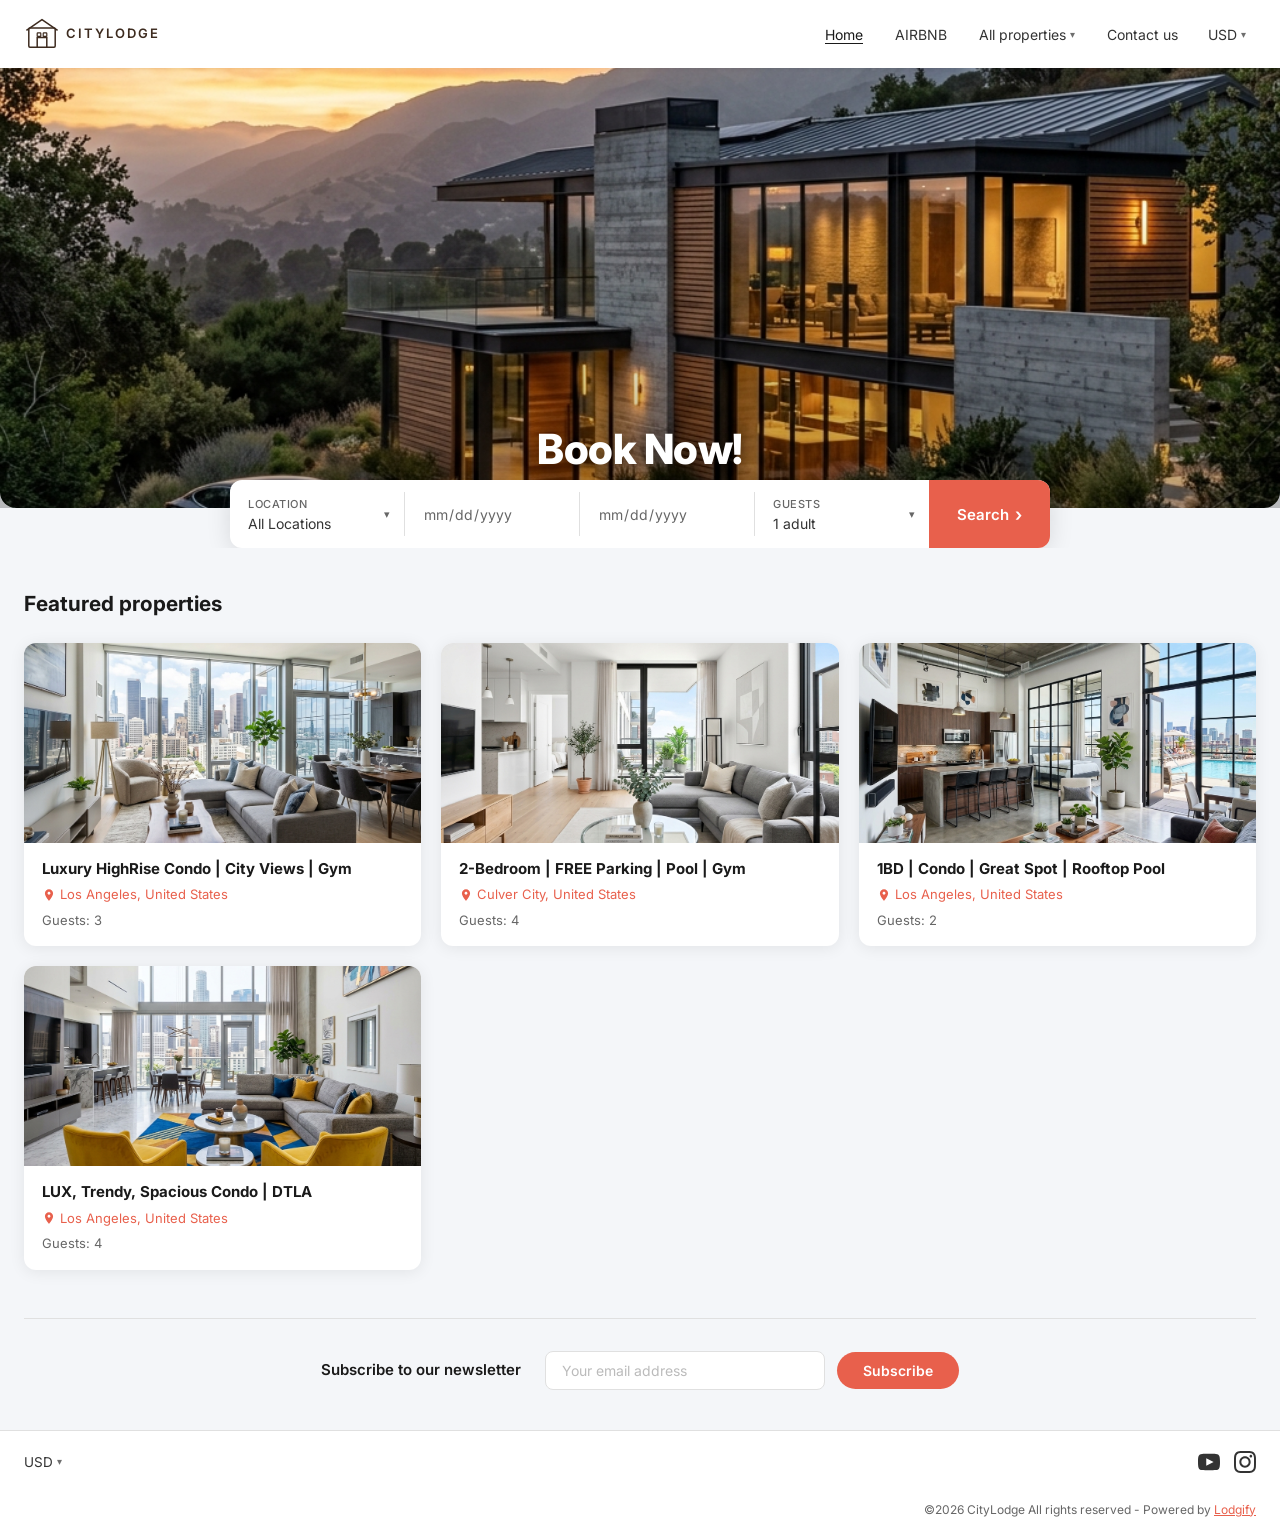
==== commit 43984f82: "feat: implement global styling, main site navigation, and property search UI components" ====
--- a/index.html
+++ b/index.html
@@ -3,8 +3,8 @@
 <head>
   <meta charset="UTF-8" />
   <meta name="viewport" content="width=device-width, initial-scale=1.0" />
-  <title>MBX Homes - Vacation Rentals in Los Angeles</title>
-  <meta name="description" content="Discover luxury vacation rentals and short-term stays in Los Angeles, Culver City, Big Bear and beyond. Book your perfect stay with MBX Homes." />
+  <title>CityLodge - Vacation Rentals in Los Angeles</title>
+  <meta name="description" content="Discover luxury vacation rentals and short-term stays in Los Angeles, Culver City, Big Bear and beyond. Book your perfect stay with CityLodge." />
   <link rel="preconnect" href="https://fonts.googleapis.com" />
   <link rel="preconnect" href="https://fonts.gstatic.com" crossorigin />
   <link href="https://fonts.googleapis.com/css2?family=Inter:wght@300;400;500;600;700&display=swap" rel="stylesheet" />
@@ -23,7 +23,7 @@
           <rect x="22" y="28" width="6" height="6" rx="1" fill="none" stroke="#3d2b1f" stroke-width="2"/>
           <rect x="32" y="28" width="6" height="6" rx="1" fill="none" stroke="#3d2b1f" stroke-width="2"/>
         </svg>
-        <span class="logo-text">MBX</span>
+        <span class="logo-text">CityLodge</span>
       </a>
       <nav class="main-nav" id="main-nav">
         <a href="index.html" class="nav-link active" id="nav-home">Home</a>
@@ -207,7 +207,7 @@
       </div>
     </div>
     <div class="footer-copyright" id="footer-copyright">
-      <p>©2026 MBX HOMES All rights reserved - Powered by <a href="https://www.lodgify.com" target="_blank" rel="noopener" class="lodgify-link">Lodgify</a></p>
+      <p>©2026 CityLodge All rights reserved - Powered by <a href="https://www.lodgify.com" target="_blank" rel="noopener" class="lodgify-link">Lodgify</a></p>
     </div>
   </footer>
 
--- a/css/style.css
+++ b/css/style.css
@@ -1,5 +1,5 @@
 /* ===========================
-   MBX HOMES - Main Stylesheet
+   CityLodge - Main Stylesheet
    =========================== */
 
 *, *::before, *::after {
